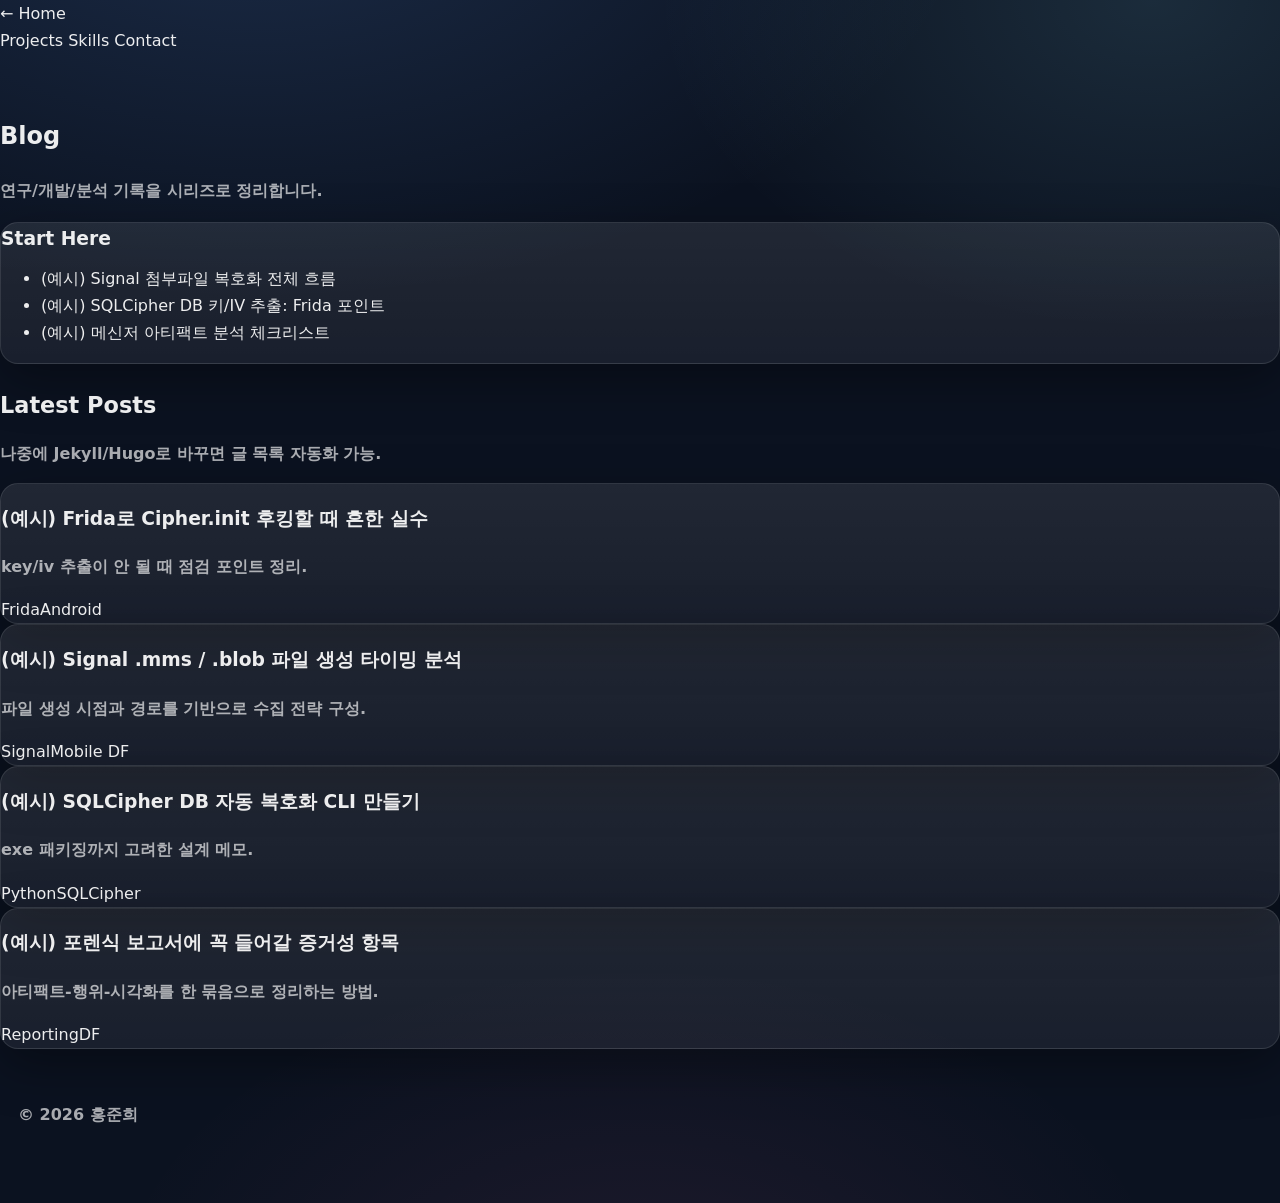
==== blog/index.html @ 4b4b8768 "메인 페이지 제작" ====
<!doctype html>
<html lang="ko">
  <head>
    <meta charset="utf-8" />
    <meta name="viewport" content="width=device-width, initial-scale=1" />
    <title>Blog | 홍준희</title>
    <meta name="description" content="포렌식/보안 연구 기록 블로그" />
    <link rel="stylesheet" href="../assets/style.css" />
  </head>
  <body>
    <header class="nav">
      <div class="container nav-inner">
        <a class="brand" href="../">← Home</a>
        <nav class="menu">
          <a href="../#projects">Projects</a>
          <a href="../#skills">Skills</a>
          <a href="../#contact">Contact</a>
        </nav>
      </div>
    </header>

    <main class="section" style="border-top: none; padding-top: 42px">
      <div class="container">
        <div class="section-head">
          <h2>Blog</h2>
          <p class="muted">연구/개발/분석 기록을 시리즈로 정리합니다.</p>
        </div>

        <div class="card" style="margin-top: 18px">
          <h3 style="margin: 0 0 10px">Start Here</h3>
          <ul class="list" style="margin-top: 0">
            <li><a href="#">(예시) Signal 첨부파일 복호화 전체 흐름</a></li>
            <li>
              <a href="#">(예시) SQLCipher DB 키/IV 추출: Frida 포인트</a>
            </li>
            <li><a href="#">(예시) 메신저 아티팩트 분석 체크리스트</a></li>
          </ul>
        </div>

        <div class="section-head" style="margin-top: 22px">
          <h2 style="font-size: 1.4rem; margin-bottom: 6px">Latest Posts</h2>
          <p class="muted">나중에 Jekyll/Hugo로 바꾸면 글 목록 자동화 가능.</p>
        </div>

        <div class="grid">
          <article class="card project">
            <h3>
              <a href="#">(예시) Frida로 Cipher.init 후킹할 때 흔한 실수</a>
            </h3>
            <p class="muted">key/iv 추출이 안 될 때 점검 포인트 정리.</p>
            <div class="tags"><span>Frida</span><span>Android</span></div>
          </article>

          <article class="card project">
            <h3>
              <a href="#">(예시) Signal .mms / .blob 파일 생성 타이밍 분석</a>
            </h3>
            <p class="muted">
              파일 생성 시점과 경로를 기반으로 수집 전략 구성.
            </p>
            <div class="tags"><span>Signal</span><span>Mobile DF</span></div>
          </article>

          <article class="card project">
            <h3><a href="#">(예시) SQLCipher DB 자동 복호화 CLI 만들기</a></h3>
            <p class="muted">exe 패키징까지 고려한 설계 메모.</p>
            <div class="tags"><span>Python</span><span>SQLCipher</span></div>
          </article>

          <article class="card project">
            <h3>
              <a href="#">(예시) 포렌식 보고서에 꼭 들어갈 증거성 항목</a>
            </h3>
            <p class="muted">
              아티팩트-행위-시각화를 한 묶음으로 정리하는 방법.
            </p>
            <div class="tags"><span>Reporting</span><span>DF</span></div>
          </article>
        </div>

        <footer class="footer">
          <p class="muted">© <span id="year"></span> 홍준희</p>
        </footer>
      </div>
    </main>

    <script>
      document.getElementById('year').textContent = new Date().getFullYear();
    </script>
  </body>
</html>
---- assets/style.css ----
:root {
  --bg: #0b1220;
  --card: rgba(255, 255, 255, 0.06);
  --card2: rgba(255, 255, 255, 0.09);
  --line: rgba(255, 255, 255, 0.1);
  --text: rgba(255, 255, 255, 0.92);
  --muted: rgba(255, 255, 255, 0.65);
  --accent: #66a3ff;
  --accent2: #8ee6ff;
  --shadow: 0 16px 50px rgba(0, 0, 0, 0.35);
  --radius: 18px;
}

/* light theme override */
:root[data-theme='light'] {
  --bg: #f6f8fc;
  --card: rgba(10, 22, 45, 0.05);
  --card2: rgba(10, 22, 45, 0.07);
  --line: rgba(10, 22, 45, 0.12);
  --text: rgba(10, 22, 45, 0.92);
  --muted: rgba(10, 22, 45, 0.6);
  --accent: #2f6fff;
  --accent2: #4fb7ff;
  --shadow: 0 14px 40px rgba(10, 22, 45, 0.14);
}

* {
  box-sizing: border-box;
}
html,
body {
  margin: 0;
  padding: 0;
}
body {
  font-family:
    ui-sans-serif,
    system-ui,
    -apple-system,
    Segoe UI,
    Roboto,
    'Noto Sans KR',
    Arial,
    sans-serif;
  background:
    radial-gradient(
      1200px 700px at 20% -10%,
      rgba(102, 163, 255, 0.18),
      transparent 60%
    ),
    radial-gradient(
      900px 600px at 90% 0%,
      rgba(142, 230, 255, 0.12),
      transparent 55%
    ),
    radial-gradient(
      900px 600px at 50% 110%,
      rgba(255, 122, 188, 0.08),
      transparent 60%
    ),
    var(--bg);
  color: var(--text);
  line-height: 1.7;
}

/* light 모드에서는 그라데이션을 더 연하게 */
:root[data-theme='light'] body {
  background:
    radial-gradient(
      1200px 700px at 20% -10%,
      rgba(47, 111, 255, 0.1),
      transparent 60%
    ),
    radial-gradient(
      900px 600px at 90% 0%,
      rgba(79, 183, 255, 0.08),
      transparent 55%
    ),
    radial-gradient(
      900px 600px at 50% 110%,
      rgba(255, 122, 188, 0.06),
      transparent 60%
    ),
    var(--bg);
}

.wrap {
  width: min(1040px, 92vw);
  margin: 0 auto;
}

.topbar {
  position: sticky;
  top: 0;
  z-index: 20;
  backdrop-filter: blur(10px);
  background: rgba(11, 18, 32, 0.55);
  border-bottom: 1px solid var(--line);
}
.theme-toggle {
  display: inline-flex;
  align-items: center;
  gap: 10px;
  padding: 10px 12px;
  border-radius: 14px;
  border: 1px solid var(--line);
  background: rgba(255, 255, 255, 0.06);
  color: var(--text);
  font-weight: 900;
  cursor: pointer;
  transition: 0.2s ease;
}
.theme-toggle:hover {
  transform: translateY(-1px);
  background: rgba(255, 255, 255, 0.08);
  border-color: rgba(102, 163, 255, 0.3);
}
.toggle-icon {
  width: 28px;
  height: 28px;
  display: grid;
  place-items: center;
  border-radius: 10px;
  background: rgba(255, 255, 255, 0.07);
  border: 1px solid var(--line);
}
.toggle-text {
  font-size: 13px;
  color: var(--muted);
  letter-spacing: 0.02em;
}
.topbar-inner {
  display: flex;
  align-items: center;
  justify-content: space-between;
  padding: 14px 0;
}
.logo {
  width: 40px;
  height: 40px;
  display: grid;
  place-items: center;
  border-radius: 14px;
  background: linear-gradient(
    135deg,
    rgba(102, 163, 255, 0.9),
    rgba(142, 230, 255, 0.35)
  );
  color: #071120;
  font-weight: 900;
  letter-spacing: 0.5px;
  box-shadow: 0 12px 30px rgba(0, 0, 0, 0.35);
}
.card {
  background: linear-gradient(180deg, var(--card2), var(--card));
  border: 1px solid var(--line);
  border-radius: var(--radius);
  box-shadow: var(--shadow);
}

.hero {
  display: grid;
  grid-template-columns: 300px 1fr;
  gap: 18px;
  padding: 28px 0 18px;
  align-items: start;
}

.profile-card {
  padding: 16px;
  position: sticky;
  top: 86px;
}
.profile-media {
  border-radius: 16px;
  overflow: hidden;
  border: 1px solid var(--line);
}
.profile-media img {
  width: 100%;
  height: 310px;
  object-fit: cover;
  display: block;
  transform: scale(1.02);
}
.profile-meta {
  padding: 14px 4px 4px;
}
.name {
  font-weight: 900;
  font-size: 20px;
  letter-spacing: -0.2px;
}
.role {
  color: var(--muted);
  font-weight: 800;
  margin-top: 4px;
}
.mini-links {
  margin-top: 10px;
  color: var(--muted);
  font-weight: 800;
}
.mini-links a {
  color: var(--muted);
}
.mini-links a:hover {
  color: var(--text);
}
.mini-links span {
  opacity: 0.5;
  margin: 0 8px;
}

.intro-card {
  padding: 22px 22px 18px;
}
.eyebrow {
  margin: 0;
  color: var(--muted);
  font-weight: 900;
  letter-spacing: 0.2em;
  text-transform: uppercase;
  font-size: 12px;
}
.headline {
  margin: 10px 0 10px;
  font-size: clamp(26px, 3.6vw, 40px);
  line-height: 1.15;
  letter-spacing: -0.4px;
}
.highlight {
  position: relative;
  display: inline-block;
}
.highlight::after {
  content: '';
  position: absolute;
  left: -6px;
  right: -6px;
  bottom: 2px;
  height: 12px;
  background: linear-gradient(
    90deg,
    rgba(102, 163, 255, 0.45),
    rgba(142, 230, 255, 0.25)
  );
  border-radius: 999px;
  filter: blur(0.2px);
  z-index: -1;
}

/* ✅ FIX: 라이트 모드 가독성 위해 var(--text)로 통일 */
.bullets {
  margin: 10px 0 16px;
  padding-left: 18px;
  color: var(--text);
  font-size: 16px;
}
.bullets li {
  margin: 10px 0;
}

.accent {
  color: var(--accent);
  font-weight: 900;
}

.interest {
  margin-top: 14px;
}
.interest-title {
  font-weight: 900;
  letter-spacing: -0.2px;
  margin-bottom: 10px;
}
.chips {
  display: flex;
  flex-wrap: wrap;
  gap: 10px;
}

/* ✅ FIX: 라이트 모드 가독성 위해 var(--text)로 통일 */
.chip {
  padding: 7px 12px;
  border-radius: 999px;
  border: 1px solid var(--line);
  background: rgba(255, 255, 255, 0.05);
  color: var(--text);
  font-weight: 800;
  font-size: 13px;
  transition: 0.2s ease;
}
.chip:hover {
  transform: translateY(-1px);
  border-color: rgba(102, 163, 255, 0.35);
  background: rgba(102, 163, 255, 0.1);
}

.actions {
  display: flex;
  gap: 10px;
  flex-wrap: wrap;
  margin-top: 18px;
}
.btn {
  display: inline-flex;
  align-items: center;
  justify-content: center;
  gap: 10px;
  padding: 11px 14px;
  border-radius: 14px;
  border: 1px solid var(--line);
  font-weight: 900;
  transition: 0.2s ease;
}
.btn:hover {
  transform: translateY(-1px);
}
.primary {
  background: linear-gradient(
    135deg,
    rgba(102, 163, 255, 0.95),
    rgba(142, 230, 255, 0.35)
  );
  color: #071120;
  border-color: rgba(255, 255, 255, 0.18);
}
.ghost {
  background: rgba(255, 255, 255, 0.05);
  color: var(--text);
}
.btn-icon {
  width: 22px;
  height: 22px;
  display: grid;
  place-items: center;
  border-radius: 8px;
  background: rgba(7, 17, 32, 0.18);
}

.divider {
  height: 1px;
  background: var(--line);
  margin: 18px 0 18px;
}

.sections {
  display: grid;
  grid-template-columns: repeat(3, minmax(0, 1fr));
  gap: 14px;
  padding-bottom: 18px;
}

.section-card {
  display: flex;
  gap: 12px;
  align-items: center;
  padding: 16px 14px;
  border-radius: var(--radius);
  background: rgba(255, 255, 255, 0.04);
  border: 1px solid var(--line);
  transition: 0.2s ease;
}
.section-card:hover {
  transform: translateY(-2px);
  background: rgba(255, 255, 255, 0.06);
  border-color: rgba(102, 163, 255, 0.3);
}
.s-icon {
  width: 42px;
  height: 42px;
  display: grid;
  place-items: center;
  border-radius: 14px;
  background: rgba(255, 255, 255, 0.06);
  border: 1px solid var(--line);
  font-size: 18px;
}
.s-title {
  font-weight: 950;
  letter-spacing: -0.2px;
}
.s-desc {
  color: var(--muted);
  font-weight: 700;
  font-size: 13px;
  margin-top: 2px;
}
.muted {
  color: var(--muted);
  font-weight: 800;
}

.footer {
  margin: 18px 0 40px;
  padding: 18px;
}
.footer-grid {
  display: grid;
  grid-template-columns: repeat(3, minmax(0, 1fr));
  gap: 14px;
}
.foot-label {
  color: var(--muted);
  font-weight: 900;
  margin-bottom: 6px;
}
.foot-link {
  font-weight: 900;
}
.copy {
  margin-top: 14px;
  color: var(--muted);
  font-size: 13px;
  font-weight: 800;
  border-top: 1px solid var(--line);
  padding-top: 12px;
  text-align: center;
}

@media (max-width: 920px) {
  .hero {
    grid-template-columns: 1fr;
  }
  .profile-card {
    position: relative;
    top: auto;
  }
  .profile-media img {
    height: 260px;
  }
  .sections {
    grid-template-columns: 1fr;
  }
  .footer-grid {
    grid-template-columns: 1fr;
  }
}
a {
  color: var(--text);
  text-decoration: none;
}
a:hover {
  color: var(--accent);
  text-decoration: underline;
}
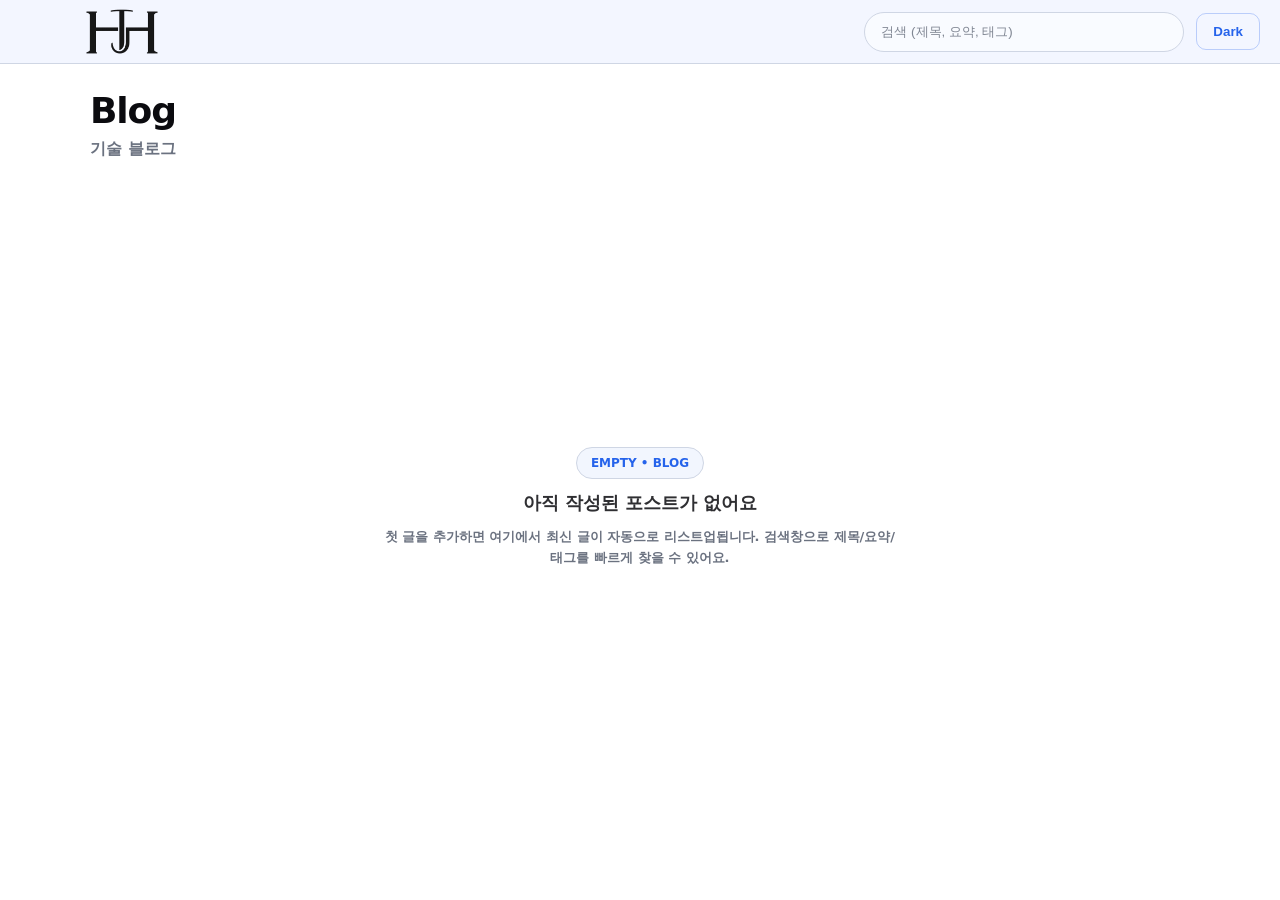
==== commit e868dc8d: "update" ====
--- a/blog/index.html
+++ b/blog/index.html
@@ -2,90 +2,60 @@
 <html lang="ko">
   <head>
     <meta charset="utf-8" />
-    <meta name="viewport" content="width=device-width, initial-scale=1" />
-    <title>Blog | 홍준희</title>
-    <meta name="description" content="포렌식/보안 연구 기록 블로그" />
-    <link rel="stylesheet" href="../assets/style.css" />
+    <meta name="viewport" content="width=device-width,initial-scale=1" />
+    <title>Junhee's BLOG</title>
+    <link rel="icon" href="../favicon.ico" sizes="any" />
+    <link rel="stylesheet" href="assets/css/blog.css" />
   </head>
   <body>
-    <header class="nav">
-      <div class="container nav-inner">
-        <a class="brand" href="../">← Home</a>
-        <nav class="menu">
-          <a href="../#projects">Projects</a>
-          <a href="../#skills">Skills</a>
-          <a href="../#contact">Contact</a>
-        </nav>
+    <header class="topbar">
+      <a class="brand" href="../portfolio/" aria-label="Back to home">
+        <img
+          id="brandLogo"
+          class="brand-logo"
+          src="../assets/img/Logo.png"
+          data-light="../assets/img/Logo.png"
+          data-dark="../assets/img/Logo_white.png"
+          alt="HJ"
+        />
+      </a>
+
+      <div class="top-actions">
+        <div class="search">
+          <input
+            id="searchInput"
+            type="search"
+            placeholder="검색 (제목, 요약, 태그)"
+          />
+        </div>
+        <button class="mode-btn" id="modeBtn" type="button">Dark</button>
       </div>
     </header>
 
-    <main class="section" style="border-top: none; padding-top: 42px">
-      <div class="container">
-        <div class="section-head">
-          <h2>Blog</h2>
-          <p class="muted">연구/개발/분석 기록을 시리즈로 정리합니다.</p>
+    <main class="page">
+      <section class="wrap">
+        <div class="page-head">
+          <div>
+            <h1 class="title">Blog</h1>
+            <p class="subtitle">기술 블로그</p>
+          </div>
         </div>
 
-        <div class="card" style="margin-top: 18px">
-          <h3 style="margin: 0 0 10px">Start Here</h3>
-          <ul class="list" style="margin-top: 0">
-            <li><a href="#">(예시) Signal 첨부파일 복호화 전체 흐름</a></li>
-            <li>
-              <a href="#">(예시) SQLCipher DB 키/IV 추출: Frida 포인트</a>
-            </li>
-            <li><a href="#">(예시) 메신저 아티팩트 분석 체크리스트</a></li>
-          </ul>
-        </div>
+        <!-- Empty state -->
+        <section class="empty" id="emptyState">
+          <div class="empty-badge">EMPTY • BLOG</div>
+          <h2 class="empty-title">아직 작성된 포스트가 없어요</h2>
+          <p class="empty-desc">
+            첫 글을 추가하면 여기에서 최신 글이 자동으로 리스트업됩니다.
+            검색창으로 제목/요약/태그를 빠르게 찾을 수 있어요.
+          </p>
+        </section>
 
-        <div class="section-head" style="margin-top: 22px">
-          <h2 style="font-size: 1.4rem; margin-bottom: 6px">Latest Posts</h2>
-          <p class="muted">나중에 Jekyll/Hugo로 바꾸면 글 목록 자동화 가능.</p>
-        </div>
-
-        <div class="grid">
-          <article class="card project">
-            <h3>
-              <a href="#">(예시) Frida로 Cipher.init 후킹할 때 흔한 실수</a>
-            </h3>
-            <p class="muted">key/iv 추출이 안 될 때 점검 포인트 정리.</p>
-            <div class="tags"><span>Frida</span><span>Android</span></div>
-          </article>
-
-          <article class="card project">
-            <h3>
-              <a href="#">(예시) Signal .mms / .blob 파일 생성 타이밍 분석</a>
-            </h3>
-            <p class="muted">
-              파일 생성 시점과 경로를 기반으로 수집 전략 구성.
-            </p>
-            <div class="tags"><span>Signal</span><span>Mobile DF</span></div>
-          </article>
-
-          <article class="card project">
-            <h3><a href="#">(예시) SQLCipher DB 자동 복호화 CLI 만들기</a></h3>
-            <p class="muted">exe 패키징까지 고려한 설계 메모.</p>
-            <div class="tags"><span>Python</span><span>SQLCipher</span></div>
-          </article>
-
-          <article class="card project">
-            <h3>
-              <a href="#">(예시) 포렌식 보고서에 꼭 들어갈 증거성 항목</a>
-            </h3>
-            <p class="muted">
-              아티팩트-행위-시각화를 한 묶음으로 정리하는 방법.
-            </p>
-            <div class="tags"><span>Reporting</span><span>DF</span></div>
-          </article>
-        </div>
-
-        <footer class="footer">
-          <p class="muted">© <span id="year"></span> 홍준희</p>
-        </footer>
-      </div>
+        <!-- Post list (나중에 사용) -->
+        <section class="posts" id="postList" hidden></section>
+      </section>
     </main>
 
-    <script>
-      document.getElementById('year').textContent = new Date().getFullYear();
-    </script>
+    <script src="assets/js/blog.js"></script>
   </body>
 </html>
--- a/blog/assets/css/blog.css
+++ b/blog/assets/css/blog.css
@@ -0,0 +1,204 @@
+:root {
+  --bg: #ffffff;
+  --panel: #f3f6ff;
+  --text: #0b0b0f;
+  --muted: #6b7280;
+  --line: #cfd6e4;
+  --accent: #2563eb;
+  --btnLine: rgba(37, 99, 235, 0.28);
+}
+
+:root.dark {
+  --bg: #0b1020;
+  --panel: #0f1730;
+  --text: #e7ecff;
+  --muted: #a8b3d6;
+  --line: rgba(207, 214, 228, 0.2);
+  --accent: #7aa2ff;
+  --btnLine: rgba(122, 162, 255, 0.3);
+}
+
+* {
+  box-sizing: border-box;
+}
+html,
+body {
+  height: 100%;
+}
+body {
+  margin: 0;
+  background: var(--bg);
+  color: var(--text);
+  font-family:
+    ui-sans-serif,
+    system-ui,
+    -apple-system,
+    Segoe UI,
+    Roboto,
+    'Apple SD Gothic Neo',
+    'Noto Sans KR',
+    Arial,
+    sans-serif;
+}
+
+/* topbar */
+.topbar {
+  height: 64px;
+  display: flex;
+  align-items: center;
+  justify-content: space-between;
+  padding: 0 20px;
+  background: var(--panel);
+  border-bottom: 1px solid var(--line);
+}
+
+.top-actions {
+  display: flex;
+  align-items: center;
+  gap: 12px;
+}
+
+/* 검색: 아이콘 없이, 더 단정한 pill */
+.search input {
+  width: 320px;
+  height: 40px;
+  border-radius: 999px;
+  border: 1px solid var(--line);
+  background: rgba(255, 255, 255, 0.55);
+  color: var(--text);
+  padding: 0 16px; /* ✅ 아이콘 없으니 왼쪽 padding 줄임 */
+  outline: none;
+  transition:
+    border-color 0.15s ease,
+    background 0.15s ease;
+}
+:root.dark .search input {
+  background: rgba(15, 23, 48, 0.35);
+}
+.search input:focus {
+  border-color: rgba(37, 99, 235, 0.45);
+}
+.search input::placeholder {
+  color: rgba(107, 114, 128, 0.85);
+}
+
+.mode-btn {
+  padding: 10px 16px;
+  border-radius: 10px;
+  border: 1px solid var(--btnLine);
+  background: transparent;
+  color: var(--accent);
+  font-weight: 700;
+  cursor: pointer;
+}
+
+/* page */
+.page {
+  padding: 26px 28px;
+}
+.wrap {
+  max-width: 1100px;
+  margin: 0 auto;
+}
+
+.page-head {
+  display: flex;
+  justify-content: space-between;
+  align-items: flex-start;
+}
+
+.title {
+  margin: 0;
+  font-size: 36px;
+  font-weight: 900;
+  letter-spacing: -0.03em;
+}
+.subtitle {
+  margin: 8px 0 0;
+  color: var(--muted);
+  font-weight: 650;
+}
+
+/* empty state: 아이콘 대신 아주 얇은 박스 + 카피 */
+.empty {
+  min-height: calc(100vh - 64px - 140px);
+  display: flex;
+  flex-direction: column;
+  align-items: center;
+  justify-content: center;
+  text-align: center;
+  gap: 12px;
+}
+
+.empty-icon .doc {
+  width: 52px;
+  height: 52px;
+  border-radius: 10px;
+  border: 2px solid rgba(207, 214, 228, 0.55);
+  position: relative;
+  background: rgba(37, 99, 235, 0.04);
+}
+.empty-icon .doc::before {
+  content: '';
+  position: absolute;
+  left: 14px;
+  top: 14px;
+  width: 24px;
+  height: 4px;
+  border-radius: 3px;
+  background: rgba(107, 114, 128, 0.45);
+}
+.empty-icon .doc::after {
+  content: '';
+  position: absolute;
+  left: 14px;
+  top: 24px;
+  width: 18px;
+  height: 4px;
+  border-radius: 3px;
+  background: rgba(107, 114, 128, 0.3);
+}
+
+.empty-badge {
+  display: inline-flex;
+  align-items: center;
+  gap: 8px;
+  padding: 8px 14px;
+  border-radius: 999px;
+  border: 1px solid var(--line);
+  background: rgba(37, 99, 235, 0.06);
+  color: var(--accent);
+  font-weight: 800;
+  font-size: 12px;
+}
+
+.empty-title {
+  margin: 0;
+  font-size: 18px;
+  font-weight: 900;
+  color: var(--text);
+  opacity: 0.85;
+}
+.empty-desc {
+  margin: 0;
+  font-size: 13px;
+  font-weight: 650;
+  color: var(--muted);
+  max-width: 520px;
+  line-height: 1.6;
+}
+
+/* posts (나중에 확장용) */
+.posts {
+  margin-top: 18px;
+}
+.brand {
+  text-decoration: none;
+  color: var(--text);
+}
+.brand-logo {
+  height: 136px; /* 로고 크기 */
+  width: auto;
+  display: block;
+  margin-top: 24px;
+}
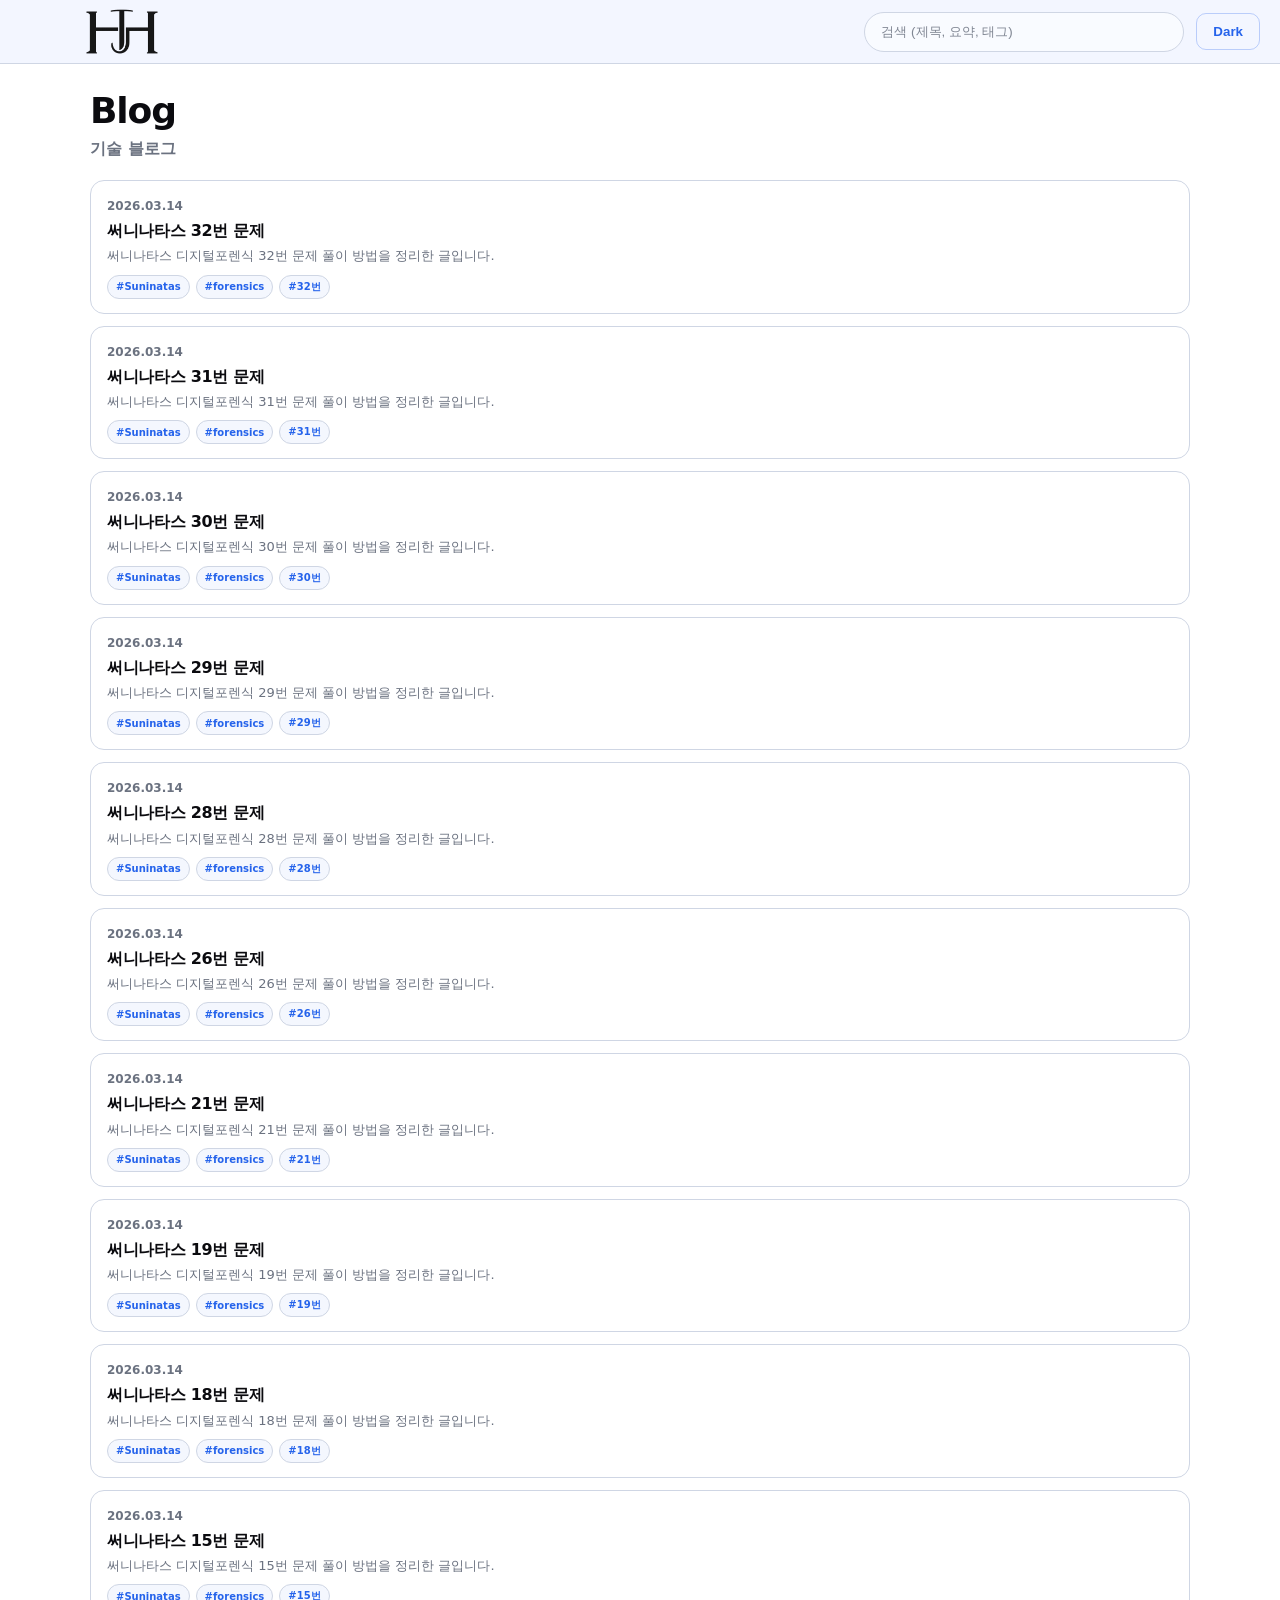
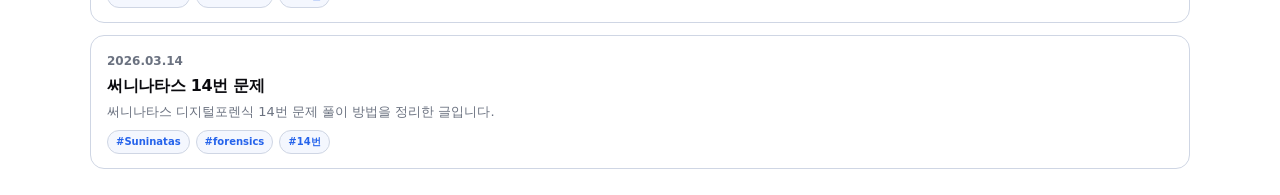
==== commit e1d308fd: "업데이트" ====
--- a/blog/index.html
+++ b/blog/index.html
@@ -5,7 +5,7 @@
     <meta name="viewport" content="width=device-width,initial-scale=1" />
     <title>Junhee's BLOG</title>
     <link rel="icon" href="../favicon.ico" sizes="any" />
-    <link rel="stylesheet" href="assets/css/blog.css" />
+    <link rel="stylesheet" href="./assets/css/blog.css" />
   </head>
   <body>
     <header class="topbar">
@@ -42,20 +42,208 @@
         </div>
 
         <!-- Empty state -->
-        <section class="empty" id="emptyState">
-          <div class="empty-badge">EMPTY • BLOG</div>
-          <h2 class="empty-title">아직 작성된 포스트가 없어요</h2>
-          <p class="empty-desc">
-            첫 글을 추가하면 여기에서 최신 글이 자동으로 리스트업됩니다.
-            검색창으로 제목/요약/태그를 빠르게 찾을 수 있어요.
-          </p>
+        <section class="posts" id="postList">
+          <a
+            class="post-card"
+            href="https://blog.naver.com/jjun704/224215841807"
+          >
+            <div class="post-meta">
+              <span class="post-date">2026.03.14</span>
+            </div>
+            <h2 class="post-title">써니나타스 32번 문제</h2>
+            <p class="post-summary">
+              써니나타스 디지털포렌식 32번 문제 풀이 방법을 정리한 글입니다.
+            </p>
+            <div class="post-tags">
+              <span class="post-tag">#Suninatas</span>
+              <span class="post-tag">#forensics</span>
+              <span class="post-tag">#32번</span>
+            </div>
+          </a>
+
+          <a
+            class="post-card"
+            href="https://blog.naver.com/jjun704/224215813004"
+          >
+            <div class="post-meta">
+              <span class="post-date">2026.03.14</span>
+            </div>
+            <h2 class="post-title">써니나타스 31번 문제</h2>
+            <p class="post-summary">
+              써니나타스 디지털포렌식 31번 문제 풀이 방법을 정리한 글입니다.
+            </p>
+            <div class="post-tags">
+              <span class="post-tag">#Suninatas</span>
+              <span class="post-tag">#forensics</span>
+              <span class="post-tag">#31번</span>
+            </div>
+          </a>
+
+          <a
+            class="post-card"
+            href="https://blog.naver.com/jjun704/224213288219"
+          >
+            <div class="post-meta">
+              <span class="post-date">2026.03.14</span>
+            </div>
+            <h2 class="post-title">써니나타스 30번 문제</h2>
+            <p class="post-summary">
+              써니나타스 디지털포렌식 30번 문제 풀이 방법을 정리한 글입니다.
+            </p>
+            <div class="post-tags">
+              <span class="post-tag">#Suninatas</span>
+              <span class="post-tag">#forensics</span>
+              <span class="post-tag">#30번</span>
+            </div>
+          </a>
+
+          <a
+            class="post-card"
+            href="https://blog.naver.com/jjun704/224213074849"
+          >
+            <div class="post-meta">
+              <span class="post-date">2026.03.14</span>
+            </div>
+            <h2 class="post-title">써니나타스 29번 문제</h2>
+            <p class="post-summary">
+              써니나타스 디지털포렌식 29번 문제 풀이 방법을 정리한 글입니다.
+            </p>
+            <div class="post-tags">
+              <span class="post-tag">#Suninatas</span>
+              <span class="post-tag">#forensics</span>
+              <span class="post-tag">#29번</span>
+            </div>
+          </a>
+
+          <a
+            class="post-card"
+            href="https://blog.naver.com/jjun704/224211858740"
+          >
+            <div class="post-meta">
+              <span class="post-date">2026.03.14</span>
+            </div>
+            <h2 class="post-title">써니나타스 28번 문제</h2>
+            <p class="post-summary">
+              써니나타스 디지털포렌식 28번 문제 풀이 방법을 정리한 글입니다.
+            </p>
+            <div class="post-tags">
+              <span class="post-tag">#Suninatas</span>
+              <span class="post-tag">#forensics</span>
+              <span class="post-tag">#28번</span>
+            </div>
+          </a>
+
+          <a
+            class="post-card"
+            href="https://blog.naver.com/jjun704/224202029074"
+          >
+            <div class="post-meta">
+              <span class="post-date">2026.03.14</span>
+            </div>
+            <h2 class="post-title">써니나타스 26번 문제</h2>
+            <p class="post-summary">
+              써니나타스 디지털포렌식 26번 문제 풀이 방법을 정리한 글입니다.
+            </p>
+            <div class="post-tags">
+              <span class="post-tag">#Suninatas</span>
+              <span class="post-tag">#forensics</span>
+              <span class="post-tag">#26번</span>
+            </div>
+          </a>
+
+          <a
+            class="post-card"
+            href="https://blog.naver.com/jjun704/224201910937"
+          >
+            <div class="post-meta">
+              <span class="post-date">2026.03.14</span>
+            </div>
+            <h2 class="post-title">써니나타스 21번 문제</h2>
+            <p class="post-summary">
+              써니나타스 디지털포렌식 21번 문제 풀이 방법을 정리한 글입니다.
+            </p>
+            <div class="post-tags">
+              <span class="post-tag">#Suninatas</span>
+              <span class="post-tag">#forensics</span>
+              <span class="post-tag">#21번</span>
+            </div>
+          </a>
+
+          <a
+            class="post-card"
+            href="https://blog.naver.com/jjun704/224200847524"
+          >
+            <div class="post-meta">
+              <span class="post-date">2026.03.14</span>
+            </div>
+            <h2 class="post-title">써니나타스 19번 문제</h2>
+            <p class="post-summary">
+              써니나타스 디지털포렌식 19번 문제 풀이 방법을 정리한 글입니다.
+            </p>
+            <div class="post-tags">
+              <span class="post-tag">#Suninatas</span>
+              <span class="post-tag">#forensics</span>
+              <span class="post-tag">#19번</span>
+            </div>
+          </a>
+
+          <a
+            class="post-card"
+            href="https://blog.naver.com/jjun704/224200732088"
+          >
+            <div class="post-meta">
+              <span class="post-date">2026.03.14</span>
+            </div>
+            <h2 class="post-title">써니나타스 18번 문제</h2>
+            <p class="post-summary">
+              써니나타스 디지털포렌식 18번 문제 풀이 방법을 정리한 글입니다.
+            </p>
+            <div class="post-tags">
+              <span class="post-tag">#Suninatas</span>
+              <span class="post-tag">#forensics</span>
+              <span class="post-tag">#18번</span>
+            </div>
+          </a>
+
+          <a
+            class="post-card"
+            href="https://blog.naver.com/jjun704/224199831861"
+          >
+            <div class="post-meta">
+              <span class="post-date">2026.03.14</span>
+            </div>
+            <h2 class="post-title">써니나타스 15번 문제</h2>
+            <p class="post-summary">
+              써니나타스 디지털포렌식 15번 문제 풀이 방법을 정리한 글입니다.
+            </p>
+            <div class="post-tags">
+              <span class="post-tag">#Suninatas</span>
+              <span class="post-tag">#forensics</span>
+              <span class="post-tag">#15번</span>
+            </div>
+          </a>
+
+          <a
+            class="post-card"
+            href="https://blog.naver.com/jjun704/224198737378"
+          >
+            <div class="post-meta">
+              <span class="post-date">2026.03.14</span>
+            </div>
+            <h2 class="post-title">써니나타스 14번 문제</h2>
+            <p class="post-summary">
+              써니나타스 디지털포렌식 14번 문제 풀이 방법을 정리한 글입니다.
+            </p>
+            <div class="post-tags">
+              <span class="post-tag">#Suninatas</span>
+              <span class="post-tag">#forensics</span>
+              <span class="post-tag">#14번</span>
+            </div>
+          </a>
         </section>
-
-        <!-- Post list (나중에 사용) -->
-        <section class="posts" id="postList" hidden></section>
       </section>
     </main>
 
-    <script src="assets/js/blog.js"></script>
+    <script src="./assets/js/blog.js"></script>
   </body>
 </html>
--- a/blog/assets/css/blog.css
+++ b/blog/assets/css/blog.css
@@ -21,10 +21,12 @@
 * {
   box-sizing: border-box;
 }
+
 html,
 body {
   height: 100%;
 }
+
 body {
   margin: 0;
   background: var(--bg);
@@ -58,7 +60,6 @@
   gap: 12px;
 }
 
-/* 검색: 아이콘 없이, 더 단정한 pill */
 .search input {
   width: 320px;
   height: 40px;
@@ -66,18 +67,21 @@
   border: 1px solid var(--line);
   background: rgba(255, 255, 255, 0.55);
   color: var(--text);
-  padding: 0 16px; /* ✅ 아이콘 없으니 왼쪽 padding 줄임 */
+  padding: 0 16px;
   outline: none;
   transition:
     border-color 0.15s ease,
     background 0.15s ease;
 }
+
 :root.dark .search input {
   background: rgba(15, 23, 48, 0.35);
 }
+
 .search input:focus {
   border-color: rgba(37, 99, 235, 0.45);
 }
+
 .search input::placeholder {
   color: rgba(107, 114, 128, 0.85);
 }
@@ -96,6 +100,7 @@
 .page {
   padding: 26px 28px;
 }
+
 .wrap {
   max-width: 1100px;
   margin: 0 auto;
@@ -113,92 +118,183 @@
   font-weight: 900;
   letter-spacing: -0.03em;
 }
+
 .subtitle {
   margin: 8px 0 0;
   color: var(--muted);
   font-weight: 650;
 }
 
-/* empty state: 아이콘 대신 아주 얇은 박스 + 카피 */
+/* empty */
 .empty {
-  min-height: calc(100vh - 64px - 140px);
+  min-height: 220px;
   display: flex;
   flex-direction: column;
   align-items: center;
   justify-content: center;
   text-align: center;
-  gap: 12px;
-}
-
-.empty-icon .doc {
-  width: 52px;
-  height: 52px;
-  border-radius: 10px;
-  border: 2px solid rgba(207, 214, 228, 0.55);
-  position: relative;
-  background: rgba(37, 99, 235, 0.04);
-}
-.empty-icon .doc::before {
-  content: '';
-  position: absolute;
-  left: 14px;
-  top: 14px;
-  width: 24px;
-  height: 4px;
-  border-radius: 3px;
-  background: rgba(107, 114, 128, 0.45);
-}
-.empty-icon .doc::after {
-  content: '';
-  position: absolute;
-  left: 14px;
-  top: 24px;
-  width: 18px;
-  height: 4px;
-  border-radius: 3px;
-  background: rgba(107, 114, 128, 0.3);
+  gap: 10px;
 }
 
 .empty-badge {
   display: inline-flex;
   align-items: center;
   gap: 8px;
-  padding: 8px 14px;
+  padding: 7px 12px;
   border-radius: 999px;
   border: 1px solid var(--line);
   background: rgba(37, 99, 235, 0.06);
   color: var(--accent);
   font-weight: 800;
-  font-size: 12px;
+  font-size: 11px;
 }
 
 .empty-title {
   margin: 0;
-  font-size: 18px;
+  font-size: 17px;
   font-weight: 900;
   color: var(--text);
   opacity: 0.85;
 }
+
 .empty-desc {
   margin: 0;
   font-size: 13px;
-  font-weight: 650;
+  font-weight: 600;
   color: var(--muted);
   max-width: 520px;
   line-height: 1.6;
 }
 
-/* posts (나중에 확장용) */
+/* posts */
 .posts {
-  margin-top: 18px;
-}
+  margin-top: 20px;
+  display: grid;
+  gap: 12px;
+}
+
+.post-card {
+  display: block;
+  text-decoration: none;
+  color: inherit;
+  border: 1px solid var(--line);
+  border-radius: 14px;
+  padding: 14px 16px;
+  background: transparent;
+  transition:
+    border-color 0.16s ease,
+    background 0.16s ease,
+    transform 0.16s ease;
+}
+
+.post-card:hover {
+  transform: translateY(-1px);
+  border-color: rgba(37, 99, 235, 0.35);
+  background: rgba(37, 99, 235, 0.03);
+}
+
+.post-meta {
+  margin-bottom: 6px;
+}
+
+.post-date {
+  font-size: 12px;
+  font-weight: 700;
+  color: var(--muted);
+}
+
+.post-title {
+  margin: 0;
+  font-size: 16px;
+  font-weight: 800;
+  letter-spacing: -0.02em;
+  line-height: 1.4;
+}
+
+.post-summary {
+  margin: 4px 0 0;
+  color: var(--muted);
+  line-height: 1.55;
+  font-size: 13px;
+  font-weight: 500;
+}
+
+.post-tags {
+  display: flex;
+  flex-wrap: wrap;
+  gap: 6px;
+  margin-top: 8px;
+}
+
+.post-tag {
+  display: inline-flex;
+  align-items: center;
+  padding: 4px 8px;
+  border-radius: 999px;
+  border: 1px solid var(--line);
+  background: rgba(37, 99, 235, 0.05);
+  color: var(--accent);
+  font-size: 10px;
+  font-weight: 700;
+}
+
 .brand {
   text-decoration: none;
   color: var(--text);
 }
+
 .brand-logo {
-  height: 136px; /* 로고 크기 */
+  height: 136px;
   width: auto;
   display: block;
   margin-top: 24px;
 }
+
+[hidden] {
+  display: none !important;
+}
+
+@media (max-width: 768px) {
+  .topbar {
+    padding: 0 14px;
+  }
+
+  .top-actions {
+    gap: 8px;
+  }
+
+  .search input {
+    width: 210px;
+  }
+
+  .page {
+    padding: 22px 16px;
+  }
+
+  .title {
+    font-size: 28px;
+  }
+
+  .post-card {
+    padding: 12px 14px;
+    border-radius: 12px;
+  }
+
+  .post-title {
+    font-size: 15px;
+  }
+
+  .post-summary {
+    font-size: 12px;
+  }
+
+  .post-tag {
+    font-size: 10px;
+    padding: 4px 7px;
+  }
+
+  .brand-logo {
+    height: 84px;
+    margin-top: 12px;
+  }
+}
